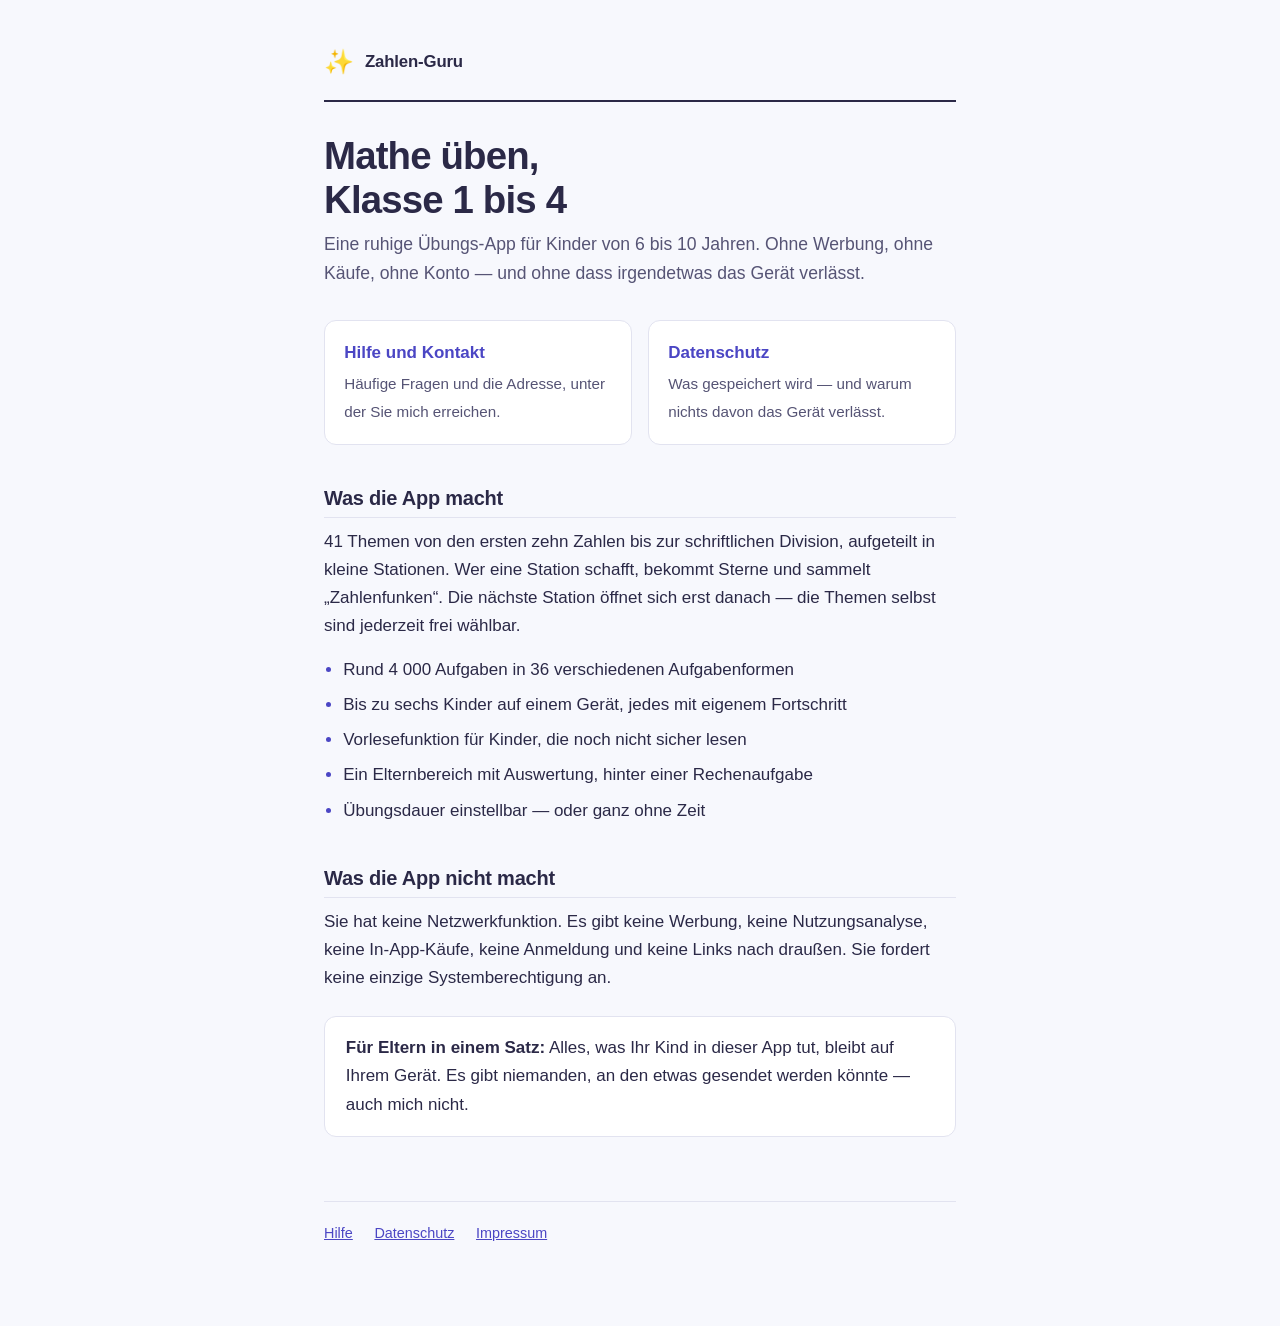
==== index.html @ 9cf448ba "Add files via upload" ====
<!doctype html>
<html lang="de">
<head>
<meta charset="utf-8">
<meta name="viewport" content="width=device-width, initial-scale=1">
<title>Zahlen-Guru – Mathe üben, Klasse 1 bis 4</title>
<meta name="description" content="Zahlen-Guru ist eine Mathe-App für Kinder der Klassen 1 bis 4. Sie arbeitet vollständig offline und sammelt keine Daten.">
<link rel="stylesheet" href="stil.css">
</head>
<body>
<div class="blatt">

<header class="kopf">
  <a class="marke" href="index.html"><span class="stern">✨</span> Zahlen-Guru</a>
</header>

<h1>Mathe üben,<br>Klasse 1 bis 4</h1>
<p class="vorspann">Eine ruhige Übungs-App für Kinder von 6 bis 10 Jahren.
Ohne Werbung, ohne Käufe, ohne Konto — und ohne dass irgendetwas das Gerät verlässt.</p>

<div class="wege">
  <a class="weg" href="hilfe.html">
    <strong>Hilfe und Kontakt</strong>
    <span>Häufige Fragen und die Adresse, unter der Sie mich erreichen.</span>
  </a>
  <a class="weg" href="datenschutz.html">
    <strong>Datenschutz</strong>
    <span>Was gespeichert wird — und warum nichts davon das Gerät verlässt.</span>
  </a>
</div>

<h2>Was die App macht</h2>
<p>41&nbsp;Themen von den ersten zehn Zahlen bis zur schriftlichen Division, aufgeteilt
in kleine Stationen. Wer eine Station schafft, bekommt Sterne und sammelt
„Zahlenfunken“. Die nächste Station öffnet sich erst danach — die Themen selbst
sind jederzeit frei wählbar.</p>

<ul>
  <li>Rund 4&nbsp;000 Aufgaben in 36 verschiedenen Aufgabenformen</li>
  <li>Bis zu sechs Kinder auf einem Gerät, jedes mit eigenem Fortschritt</li>
  <li>Vorlesefunktion für Kinder, die noch nicht sicher lesen</li>
  <li>Ein Elternbereich mit Auswertung, hinter einer Rechenaufgabe</li>
  <li>Übungsdauer einstellbar — oder ganz ohne Zeit</li>
</ul>

<h2>Was die App nicht macht</h2>
<p>Sie hat keine Netzwerkfunktion. Es gibt keine Werbung, keine Nutzungsanalyse,
keine In-App-Käufe, keine Anmeldung und keine Links nach draußen. Sie fordert
keine einzige Systemberechtigung an.</p>

<div class="karte">
  <p><strong>Für Eltern in einem Satz:</strong> Alles, was Ihr Kind in dieser App tut,
  bleibt auf Ihrem Gerät. Es gibt niemanden, an den etwas gesendet werden könnte —
  auch mich nicht.</p>
</div>

<footer>
  <a href="hilfe.html">Hilfe</a>
  <a href="datenschutz.html">Datenschutz</a>
  <a href="impressum.html">Impressum</a>
</footer>

</div>
</body>
</html>
---- stil.css ----
/* Zahlen-Guru – gemeinsames Aussehen aller Seiten.
   Bewusst eine einzige Datei ohne Fremdbestandteile: Die Seiten müssen
   auch in zehn Jahren noch laden, wenn kein Dienst mehr erreichbar ist. */

:root {
  --grund:   #F7F8FD;
  --karte:   #FFFFFF;
  --tinte:   #2B2947;
  --leise:   #565475;
  --linie:   #E2E3F0;
  --indigo:  #4B46C4;
  --gold:    #8C5A02;
}

@media (prefers-color-scheme: dark) {
  :root {
    --grund:  #16152A;
    --karte:  #1E1D36;
    --tinte:  #ECEBF7;
    --leise:  #A6A3C4;
    --linie:  #2E2C4A;
    --indigo: #A6A2FA;
    --gold:   #E0AE55;
  }
}

* { box-sizing: border-box; }

body {
  margin: 0;
  background: var(--grund);
  color: var(--tinte);
  font-family: -apple-system, BlinkMacSystemFont, "Segoe UI", Roboto,
               "Helvetica Neue", Arial, sans-serif;
  font-size: 17px;
  line-height: 1.65;
  -webkit-text-size-adjust: 100%;
}

.blatt {
  max-width: 42rem;
  margin: 0 auto;
  padding: 0 1.25rem 5rem;
}

header.kopf {
  padding: 3rem 0 1.5rem;
  border-bottom: 2px solid var(--tinte);
  margin-bottom: 2rem;
}

.marke {
  display: flex;
  align-items: center;
  gap: .7rem;
  font-weight: 700;
  font-size: 1.05rem;
  letter-spacing: -.01em;
  text-decoration: none;
  color: var(--tinte);
}

.marke .stern { font-size: 1.5rem; line-height: 1; }

h1 {
  font-size: clamp(1.75rem, 5vw, 2.4rem);
  line-height: 1.15;
  letter-spacing: -.022em;
  margin: 1.75rem 0 .5rem;
  text-wrap: balance;
}

h2 {
  font-size: 1.25rem;
  line-height: 1.3;
  letter-spacing: -.012em;
  margin: 2.5rem 0 .6rem;
  padding-bottom: .4rem;
  border-bottom: 1px solid var(--linie);
}

h3 {
  font-size: 1.02rem;
  margin: 1.6rem 0 .25rem;
}

p { margin: 0 0 1rem; }

.vorspann {
  font-size: 1.1rem;
  color: var(--leise);
  margin-bottom: 0;
}

ul { padding-left: 1.2rem; margin: 0 0 1rem; }
li { margin-bottom: .45rem; }
li::marker { color: var(--indigo); }

a { color: var(--indigo); }
a:focus-visible { outline: 2px solid var(--indigo); outline-offset: 2px; }

.karte {
  background: var(--karte);
  border: 1px solid var(--linie);
  border-radius: 12px;
  padding: 1.1rem 1.3rem;
  margin: 1.5rem 0;
}

.karte p:last-child { margin-bottom: 0; }

/* Was noch ausgefüllt werden muss – im Quelltext nicht zu übersehen. */
.luecke {
  background: #FFF3C4;
  color: #6B4A00;
  border: 1px dashed #C79A1A;
  border-radius: 4px;
  padding: .1em .45em;
  font-weight: 600;
}

@media (prefers-color-scheme: dark) {
  .luecke { background: #3B2E08; color: #F0D48A; border-color: #7A6220; }
}

.wege {
  display: grid;
  grid-template-columns: repeat(auto-fit, minmax(15rem, 1fr));
  gap: 1rem;
  margin: 2rem 0;
}

.weg {
  display: block;
  background: var(--karte);
  border: 1px solid var(--linie);
  border-radius: 12px;
  padding: 1.1rem 1.2rem;
  text-decoration: none;
  color: var(--tinte);
}

.weg:hover { border-color: var(--indigo); }
.weg strong { display: block; color: var(--indigo); margin-bottom: .2rem; }
.weg span { font-size: .95rem; color: var(--leise); }

footer {
  margin-top: 4rem;
  padding-top: 1.25rem;
  border-top: 1px solid var(--linie);
  font-size: .9rem;
  color: var(--leise);
}

footer a { margin-right: 1.1rem; }

.stand {
  font-size: .85rem;
  color: var(--leise);
  margin-top: 2.5rem;
}
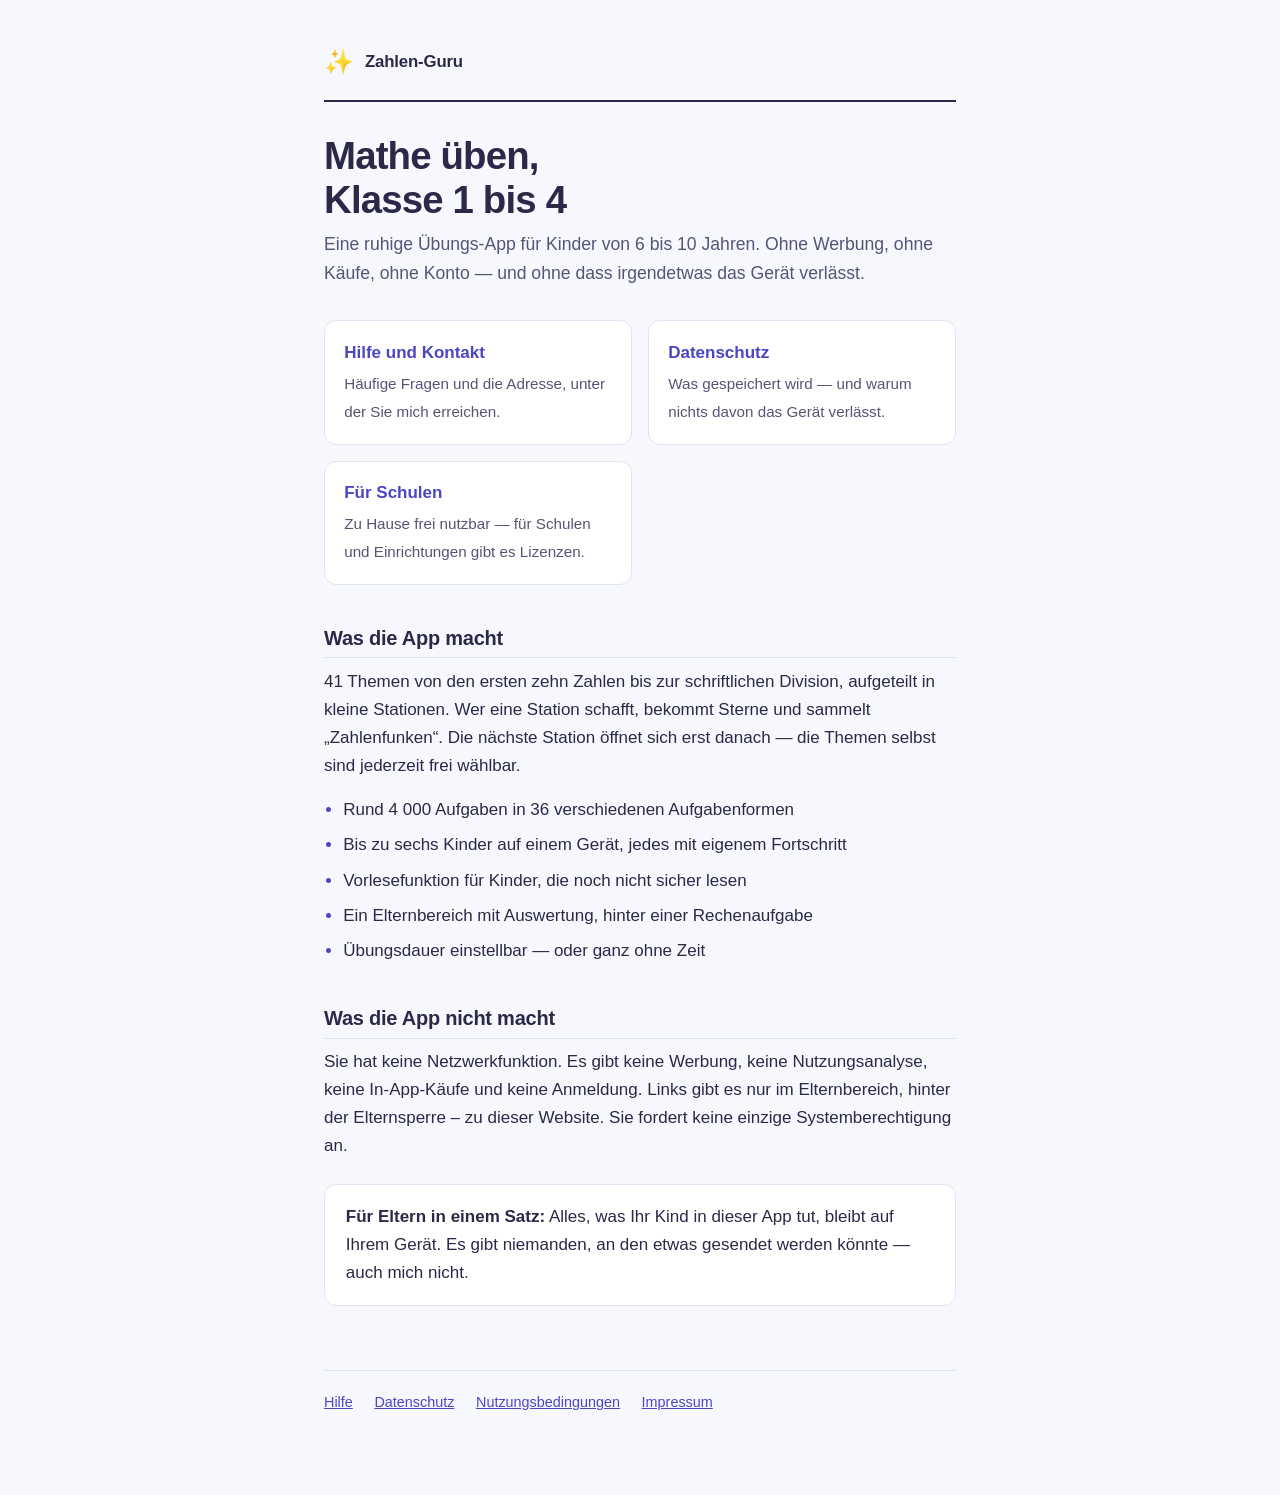
==== commit 829e3d58: "Add files via upload" ====
--- a/index.html
+++ b/index.html
@@ -27,6 +27,10 @@
     <strong>Datenschutz</strong>
     <span>Was gespeichert wird — und warum nichts davon das Gerät verlässt.</span>
   </a>
+  <a class="weg" href="nutzungsbedingungen.html">
+    <strong>Für Schulen</strong>
+    <span>Zu Hause frei nutzbar — für Schulen und Einrichtungen gibt es Lizenzen.</span>
+  </a>
 </div>
 
 <h2>Was die App macht</h2>
@@ -45,7 +49,8 @@
 
 <h2>Was die App nicht macht</h2>
 <p>Sie hat keine Netzwerkfunktion. Es gibt keine Werbung, keine Nutzungsanalyse,
-keine In-App-Käufe, keine Anmeldung und keine Links nach draußen. Sie fordert
+keine In-App-Käufe und keine Anmeldung. Links gibt es nur im Elternbereich, hinter
+der Elternsperre – zu dieser Website. Sie fordert
 keine einzige Systemberechtigung an.</p>
 
 <div class="karte">
@@ -57,6 +62,7 @@
 <footer>
   <a href="hilfe.html">Hilfe</a>
   <a href="datenschutz.html">Datenschutz</a>
+  <a href="nutzungsbedingungen.html">Nutzungsbedingungen</a>
   <a href="impressum.html">Impressum</a>
 </footer>
 
--- a/stil.css
+++ b/stil.css
@@ -159,3 +159,5 @@
   color: var(--leise);
   margin-top: 2.5rem;
 }
+
+.klein { font-size: .85rem; color: var(--leise); }
